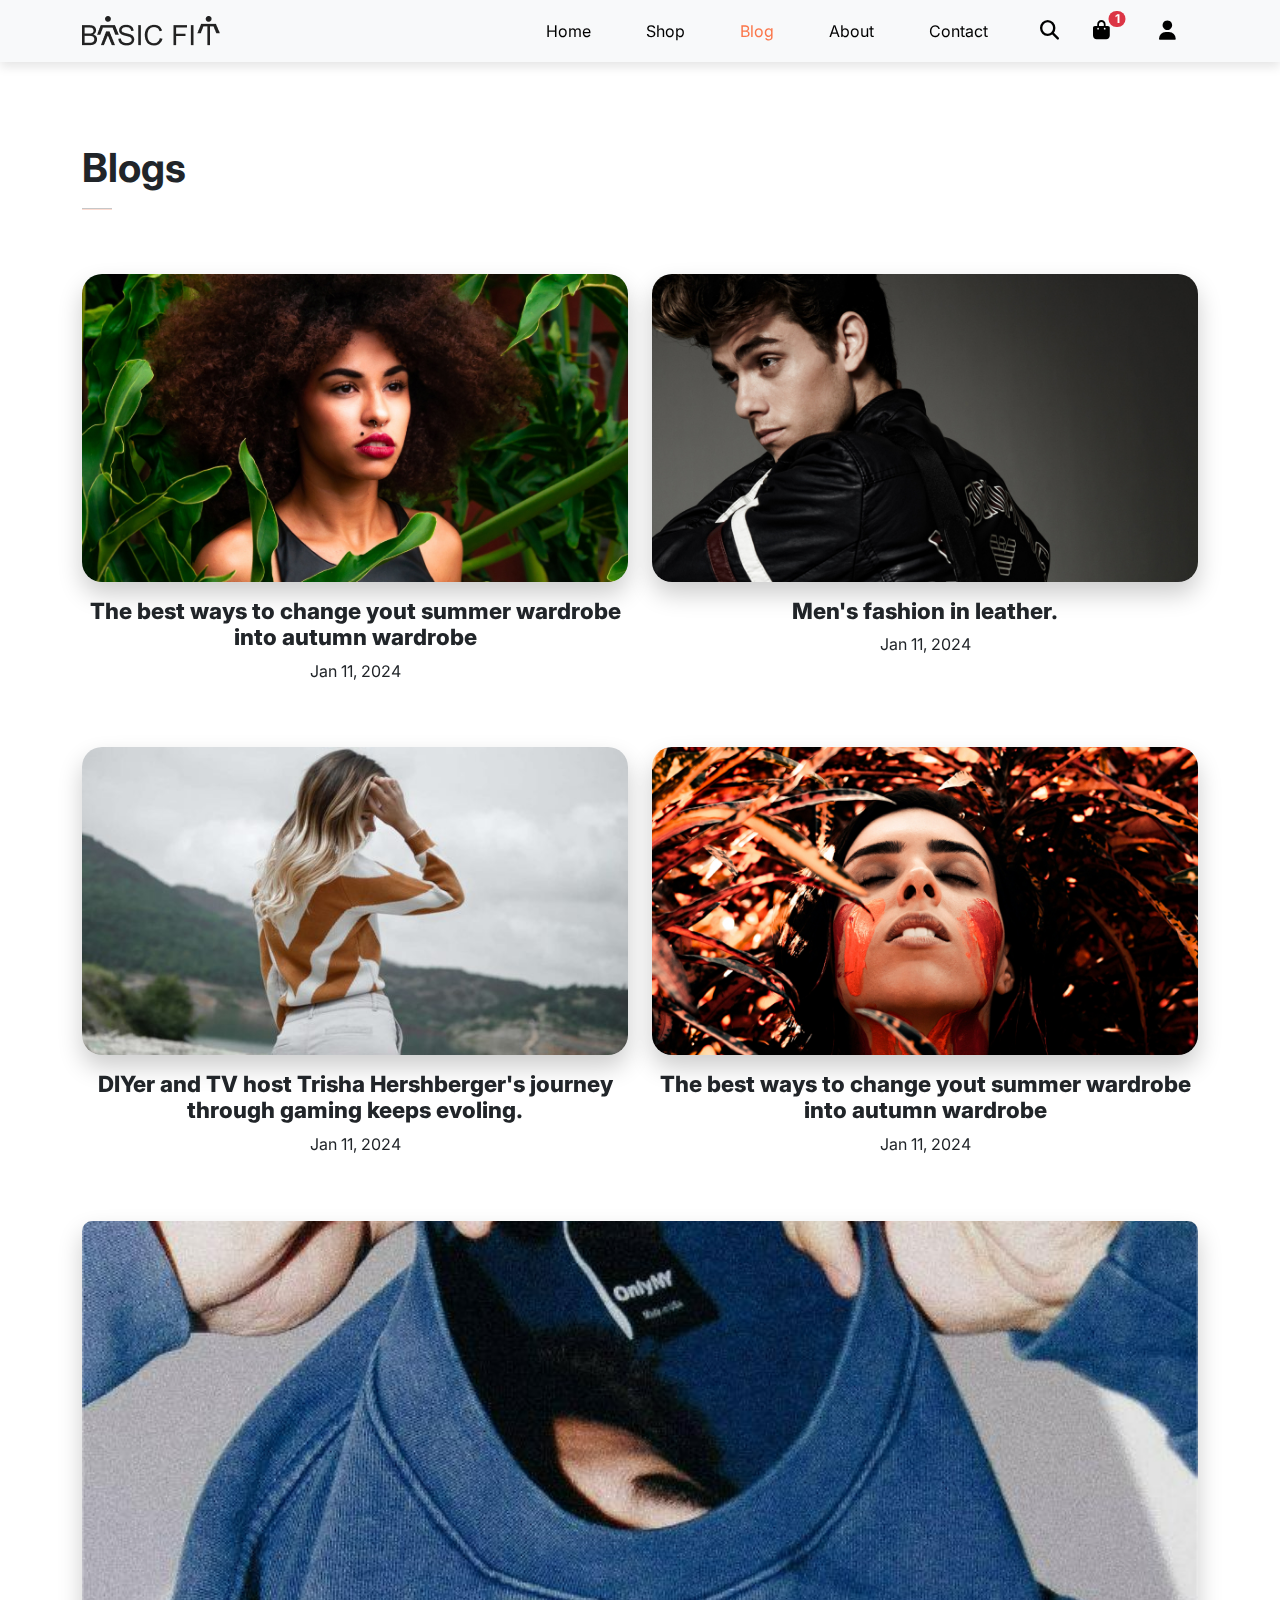
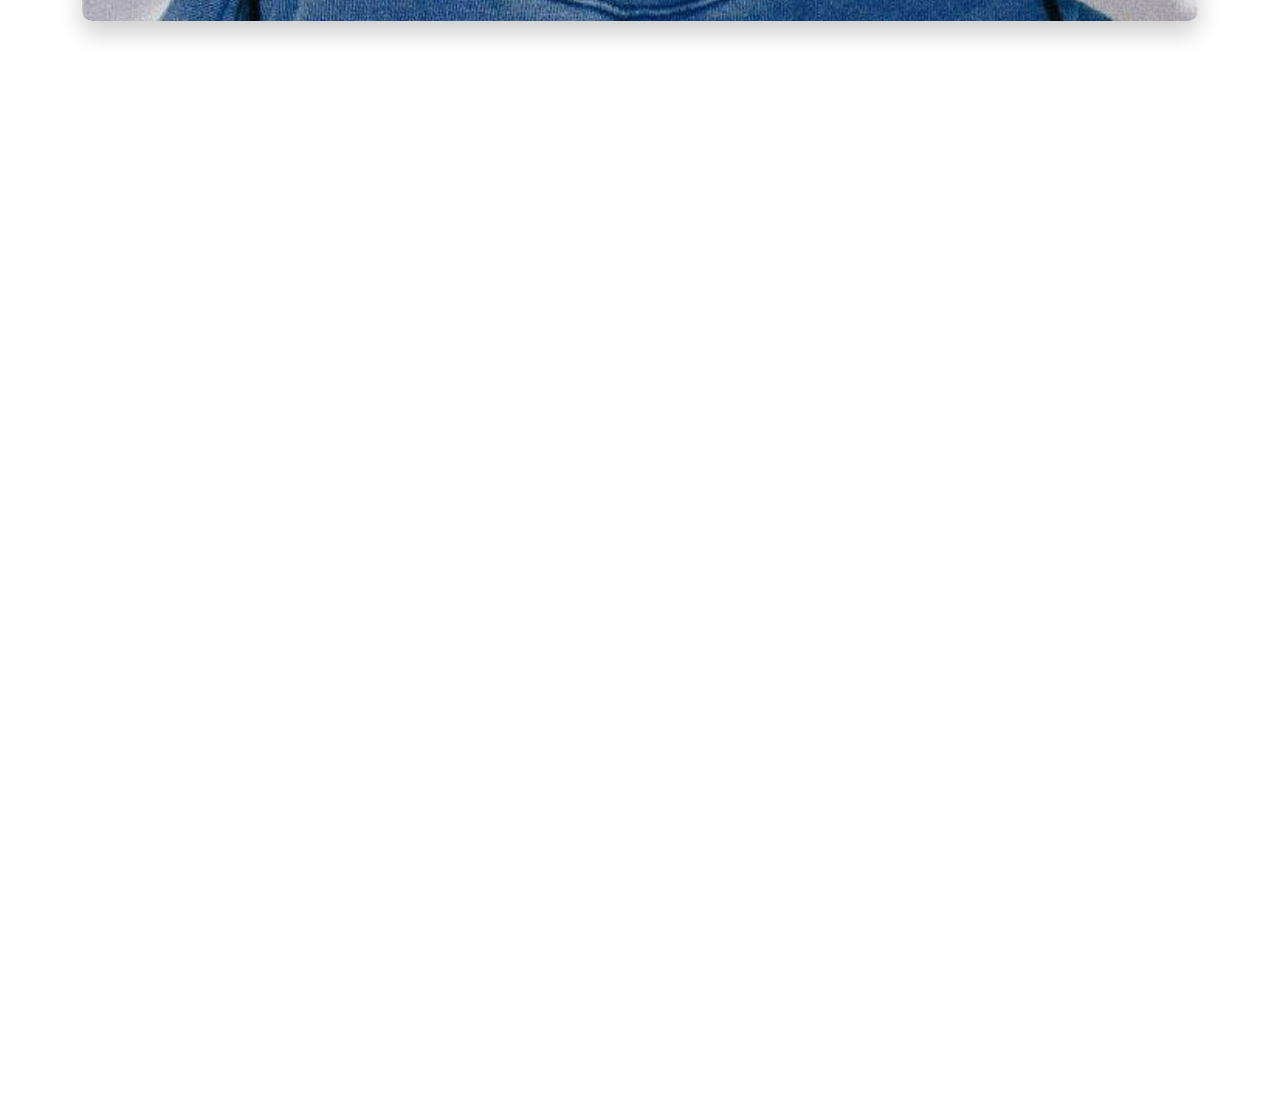
==== Wed-master/blog.html @ 426c99d0 "18/11" ====
<!DOCTYPE html>
<html lang="en">
<head>
    <meta charset="UTF-8">
    <meta name="viewport" content="width=device-width, initial-scale=1.0">
    <title>Blog</title>

    <link href="https://cdn.jsdelivr.net/npm/bootstrap@5.3.3/dist/css/bootstrap.min.css" rel="stylesheet"
        integrity="sha384-QWTKZyjpPEjISv5WaRU9OFeRpok6YctnYmDr5pNlyT2bRjXh0JMhjY6hW+ALEwIH" crossorigin="anonymous">

    <link rel="stylesheet" href="https://cdnjs.cloudflare.com/ajax/libs/font-awesome/6.5.0/css/all.min.css"
        integrity="sha512-..." crossorigin="anonymous" referrerpolicy="no-referrer" />

        <link href="https://unpkg.com/aos@2.3.1/dist/aos.css" rel="stylesheet">
    <link rel="stylesheet" href="style.css">
</head>
<body>
    <nav class="navbar navbar-expand-lg navbar-light bg-body-tertiary py-3 fixed-top">
        <div class="container">
            <img src="./img/logo1.png" alt="Logo">
            <button class="navbar-toggler" type="button" data-bs-toggle="collapse" data-bs-target="#navbarNav"
                aria-controls="navbarNav" aria-expanded="false" aria-label="Toggle navigation">
                <span><i id="bar" class="fa-solid fa-bars"></i></span>
            </button>
            <div class="collapse navbar-collapse justify-content-end" id="navbarNav">
                <ul class="navbar-nav">
                    <li class="nav-item">
                        <a class="nav-link" href="index.html">Home</a>
                    </li>
                    <li class="nav-item">
                        <a class="nav-link" href="shop.html">Shop</a>
                    </li>
                    <li class="nav-item">
                        <a class="nav-link active" href="#">Blog</a>
                    </li>
                    <li class="nav-item">
                        <a class="nav-link" href="about.html">About</a>
                    </li>
                    <li class="nav-item">
                        <a class="nav-link" href="contact.html">Contact</a>
                    </li>
                    <li class="nav-item position-relative">
                        <span class="search-icon">
                            <input type="text" class="search-input" placeholder="Search">
                            <i class="fa-solid fa-magnifying-glass"></i>
                        </span>
                        <a href="cart.html"><i class="fa-solid fa-shopping-bag"></i><sup class="cart-count position-absolute top-0 start-100 translate-middle badge rounded-pill bg-danger">
                            1
                        </sup></a>
                        <div class="dropdown">
                            <a class="nav-link-2" href="#" id="navbarDropdown" role="button">
                                <i class="fa-solid fa-user"></i>
                            </a>
                            <ul class="dropdown-menu" aria-labelledby="navbarDropdown">
                                <li><a class="dropdown-item" href="#">Tài khoản của tôi</a></li>
                                <li><a class="dropdown-item" href="#">Đơn mua</a></li>
                                <li><a class="dropdown-item" href="#">Đăng xuất</a></li>
                            </ul>
                        </div>
                    </li>
                </ul>
            </div>
        </div>
    </nav>

    <section id="blog-home" class="pt-5 mt-5 container">
        <h1 class="font-weight-bold pt-5">Blogs</h1>
        <hr>
    </section>

    <section id="blog-container" class="container pt-5">
        <div class="row">
            <div class="post col-lg-6 col-md-6 col-12 pb-5" data-aos="flip-left"
            data-aos-easing="ease-out-cubic"
            data-aos-duration="1000" >
                <div class="post-img">
                    <img class="img-fluid w-100" src="./img/blog/1.jpg" alt="">
                </div>
                <h3 class="text-center font-weight-bold pt-3">The best ways to change yout summer wardrobe into autumn wardrobe</h3>
                <p class="text-center">Jan 11, 2024</p>
            </div>
            <div class="post col-lg-6 col-md-6 col-12 pb-5" data-aos="flip-left"
            data-aos-easing="ease-out-cubic"
            data-aos-duration="1000">
                <div class="post-img">
                    <img class="img-fluid w-100" src="./img/blog/2.jpg" alt="">
                </div>
                <h3 class="text-center font-weight-bold pt-3 ">Men's fashion in leather.</h3>
                <p class="text-center">Jan 11, 2024</p>
            </div>
            <div class="post col-lg-6 col-md-6 col-12 pb-5" data-aos="flip-left"
            data-aos-easing="ease-out-cubic"
            data-aos-duration="1000">
                <div class="post-img">
                    <img class="img-fluid w-100" src="./img/blog/3.jpg" alt="">
                </div>
                <h3 class="text-center font-weight-bold pt-3">DIYer and TV host Trisha Hershberger's journey through gaming keeps evoling.</h3>
                <p class="text-center">Jan 11, 2024</p>
            </div>
            <div class="post col-lg-6 col-md-6 col-12 pb-5" data-aos="flip-left"
            data-aos-easing="ease-out-cubic"
            data-aos-duration="1000">
                <div class="post-img">
                    <img class="img-fluid w-100" src="./img/blog/4.jpg" alt="">
                </div>
                <h3 class="text-center font-weight-bold pt-3">The best ways to change yout summer wardrobe into autumn wardrobe</h3>
                <p class="text-center">Jan 11, 2024</p>
            </div>
            <div class="col-lg-12 col-md-12 col-12 pb-5">
                <div class="post-img">
                    <img class="img-fluid w-100" src="./img/blog/banner.png" alt="" style="height: 400px; object-fit: cover; border-radius: 10px; box-shadow: 0 12px 24px rgba(0, 0, 0, 0.2);">
                </div>
            </div>
            <div class="post col-lg-4 col-md-6 col-12 pb-5" data-aos="flip-left"
            data-aos-easing="ease-out-cubic"
            data-aos-duration="2000">
                <div class="post-img">
                    <img class="img-fluid w-100" src="./img/blog/1.webp" alt="">
                </div>
                <h4 class="text-center font-weight-bold pt-3">The best ways to change yout summer wardrobe into autumn wardrobe</h4>
            </div>
            <div class="post col-lg-4 col-md-6 col-12 pb-5" data-aos="flip-left"
            data-aos-easing="ease-out-cubic"
            data-aos-duration="2000">
                <div class="post-img">
                    <img class="img-fluid w-100" src="./img/blog/2.webp" alt="">
                </div>
                <h4 class="text-center font-weight-bold pt-3">The best ways to change yout summer wardrobe into autumn wardrobe</h4>
            </div>
            <div class="post col-lg-4 col-md-6 col-12 pb-5" data-aos="flip-left"
            data-aos-easing="ease-out-cubic"
            data-aos-duration="2000">
                <div class="post-img">
                    <img class="img-fluid w-100" src="./img/blog/3.webp" alt="">
                </div>
                <h4 class="text-center font-weight-bold pt-3">The best ways to change yout summer wardrobe into autumn wardrobe</h4>
            </div>
        </div>
    </section>

    <footer class="mt-5 py-5" data-aos="fade-up"
    data-aos-anchor-placement="top-center">
        <div class="row container mx-auto pt-5">
            <div class="footer-one col-lg-3 col-md-6 col-12">
                <img src="./img/logo2.png" alt="">
                <p class="pt-3">Fringilla urna porttior rhoncus dolor purus luctus venenatis lectus magna fringilla diam
                </p>
            </div>
            <div class="footer-one col-lg-3 col-md-6 col-12">
                <h5 class="pb-2">Featured</h5>
                <ul class="text-uppercase list-unstyled list">
                    <li><a href="#">Men</a></li>
                    <li><a href="#">Women</a></li>
                    <li><a href="#">Boys</a></li>
                    <li><a href="#">Girls</a></li>
                    <li><a href="#">New Arrivals</a></li>
                    <li><a href="#">Shoes</a></li>
                    <li><a href="#">Clothes</a></li>
                </ul>
            </div>
            <div class="footer-one col-lg-3 col-md-6 col-12 mb-3">
                <h5 class="pb-2">Contact Us</h5>
                <div class="contact d-flex">
                    <span><i class="fa-solid fa-location-dot"></i></span>
                    <span class="ps-2">123, Main Street, Your City</span>
                </div>
                <div class="contact d-flex">
                    <span><i class="fa-solid fa-phone"></i></span>
                    <span class="ps-2">(123) 456-7890</span>
                </div>
                <div class="contact d-flex">
                    <span><i class="fa-solid fa-envelope"></i></span>
                    <span class="ps-2">l7jxS@example.com</span>
                </div>
            </div>

            <div class="footer-one col-lg-3 col-md-6 col-12">
                <h5 class="pb-2">Instagram</h5>
                <div class="row">
                    <img class="img-fluid w-25 h-100 m-2" src="./img/insta/1.jpg" alt="">
                    <img class="img-fluid w-25 h-100 m-2" src="./img/insta/2.jpg" alt="">
                    <img class="img-fluid w-25 h-100 m-2" src="./img/insta/3.jpg" alt="">
                    <img class="img-fluid w-25 h-100 m-2" src="./img/insta/4.jpg" alt="">
                    <img class="img-fluid w-25 h-100 m-2" src="./img/insta/5.jpg" alt="">
                    <img class="img-fluid w-25 h-100 m-2" src="./img/insta/6.jpg" alt="">
                </div>
            </div>
            <div class="copyright mt-5">
                <div class="row container mx-auto">
                    <div class="col-lg-3 col-md-6 col-12">
                        <img src="./img/payment.png" alt="">
                    </div>
                    <div class="col-lg-4 col-md-6 col-12 text-nowrap">
                        <p>Copyright ©2023 All Rights Reserved</p>
                    </div>
                    <div class="col-lg-3 col-md-6 col-12">
                        <a href="#"><i class="fa-brands fa-facebook"></i></a>
                        <a href="#"><i class="fa-brands fa-instagram"></i></a>
                        <a href="#"><i class="fa-brands fa-twitter"></i></a>
                    </div>
                </div>
            </div>
        </div>
    </footer>
    <script src="https://unpkg.com/aos@2.3.1/dist/aos.js"></script>
    <script>
        AOS.init();
    </script>


    <script src="https://cdn.jsdelivr.net/npm/@popperjs/core@2.11.8/dist/umd/popper.min.js"
        integrity="sha384-I7E8VVD/ismYTF4hNIPjVp/Zjvgyol6VFvRkX/vR+Vc4jQkC+hVqc2pM8ODewa9r"
        crossorigin="anonymous"></script>
    <script src="https://cdn.jsdelivr.net/npm/bootstrap@5.3.3/dist/js/bootstrap.min.js"
        integrity="sha384-0pUGZvbkm6XF6gxjEnlmuGrJXVbNuzT9qBBavbLwCsOGabYfZo0T0to5eqruptLy"
        crossorigin="anonymous"></script>
</body>
</html>
---- Wed-master/style.css ----
@import url('https://fonts.googleapis.com/css2?family=Inter:ital,opsz,wght@0,14..32,100..900;1,14..32,100..900&display=swap');

* {
  margin: 0;
  padding: 0;
  box-sizing: border-box;
}

body {
  font-family: 'Inter', sans-serif;
}

h1 {
  font-size: 2.5rem;
  font-weight: 700;
}

h2 {
  font-size: 1.8rem;
  font-weight: 600;
}

h3 {
  font-size: 1.4rem;
  font-weight: 800;
}

h4 {
  font-size: 1.1rem;
  font-weight: 600;
}

h5 {
  font-size: 1rem;
  font-weight: 400;
  color: #1B1A17;
}

h6 {
  color: #F0E3CA;
}

button {
  font-size: 0.8rem;
  font-weight: 700;
  outline: none;
  border: none;
  background-color: #1B1A17;
  color: #F0E3CA;
  padding: 13px 30px;
  text-transform: uppercase;
  cursor: pointer;
  border-radius: 15px;
  transition: 0.3s ease;
}

button:hover {
    transform: translateY(-5px); /* Nâng button lên 5px khi hover */
    box-shadow: 0 8px 15px rgba(0, 0, 0, 0.2); /* Bóng đổ khi hover */
}

hr {
  width: 30px;
  height: 2px;
  background-color: #fb774b;
}


.star i{
    font-size: 0.8rem;
    color: gold;
}

.navbar {
    font-size: 16px;
    top: 0;
    left: 0;
    box-shadow: 0 5px 10px rgba(0, 0, 0, 0.1);
}
.navbar-light .navbar-nav .nav-link,
.nav-item i{
    padding: 0 20px;
    color: black;
    transition: 0.3s ease;
}

.navbar-light .navbar-nav .nav-link:hover,
.navbar i:hover,
.navbar-light .navbar-nav .nav-link.active,
.navbar i.active{
    color: #fb774b;
}

.navbar i{
    font-size: 1.2rem;
    padding: 0 7px;
    cursor: pointer;
    transition: 0.3s ease;
}

.nav-item {
    display: flex; /* Sắp xếp các phần tử thành hàng ngang */
    gap: 10px; /* Tạo khoảng cách giữa các phần tử */
    align-items: center; /* Căn giữa theo chiều dọc */
    position: relative; /* Để dropdown menu căn chỉnh tương đối với nav-item */
}

.cart-count {
    font-size: 12px; /* Kích thước chữ của số mũ */
    padding: 2px 6px; /* Khoảng cách bên trong của số mũ */
    color: white; /* Màu chữ */
    background-color: red; /* Màu nền đỏ */
    border-radius: 50%; /* Làm cho số mũ tròn */
    position: absolute;
    top: 0;
    transform: translate(50%, -50%); /* Để số mũ nằm chính xác ở góc */
    z-index: 10; /* Đảm bảo số mũ hiển thị trên cùng */
}

a {
    display: inline-block; /* Đảm bảo giỏ hàng và số mũ là một phần tử nằm ngang */
    position: relative;
    margin-right: 15px; /* Khoảng cách giữa giỏ hàng và biểu tượng người dùng */
}

i {
    margin-left: 10px; /* Khoảng cách giữa các biểu tượng */
}

/* Ẩn menu mặc định */
.dropdown-menu {
    position: absolute; /* Hiển thị menu dưới biểu tượng user */
    top: 25px; /* Căn khoảng cách từ icon xuống menu */
    left: 50%; /* Đặt menu ở giữa icon */
    transform: translateX(-50%); /* Căn chỉnh giữa trung tâm icon */
    min-width: 150px; /* Chiều rộng tối thiểu */
    background-color: white; /* Màu nền menu */
    border-radius: 5px; /* Bo góc menu */
    box-shadow: 0 4px 6px rgba(0, 0, 0, 0.1); /* Hiệu ứng đổ bóng */
    display: none; /* Ẩn menu mặc định */
    z-index: 999; /* Đặt menu lên trên các phần tử khác */
    padding: 0;
    margin: 0;
}

.dropdown-menu .dropdown-item {
    position: relative;
    padding: 10px 15px;
}


/* Hiển thị menu khi di chuột vào biểu tượng người dùng */
.nav-item .dropdown:hover .dropdown-menu {
    display: block; /* Khi hover vào dropdown, menu sẽ hiển thị */
}

/* Tùy chỉnh cho các item trong menu */
.dropdown-menu li {
    border-bottom: 1px solid #eee;
}

.dropdown-menu li a {
    color: #333;
    text-decoration: none;
    display: block;
}

.dropdown-menu li a:hover {
    background-color: #fb774b;
    color: #fff;
}


.search-icon {
    display: inline-flex; /* Sắp xếp các phần tử con theo chiều ngang */
    align-items: center; /* Căn giữa các phần tử theo chiều dọc */
    cursor: pointer; /* Thêm hiệu ứng con trỏ chuột khi di chuột vào */
}

.search-input {
    display: none; /* Ẩn thanh tìm kiếm mặc định */
    margin-left: 10px; /* Khoảng cách giữa biểu tượng và thanh tìm kiếm */
    padding: 5px;
    border: 1px solid #ccc;
    border-radius: 5px;
    width: 200px;
    transition: all 0.3s ease;
}

.search-icon:hover .search-input {
    display: block; /* Hiển thị thanh tìm kiếm khi di chuột vào biểu tượng */
}



#bar{
    font-size: 1.5rem;
    padding: 7px;
    cursor: pointer;
    transition: 0.3s ease;
    color: black;
}

#bar:hover,
#bar.active{

    color: #fff;
}

@media only screen and (max-width: 991px){
    body > nav > div > button:hover,
    body > nav > div > button:focus{
        background-color: #1d1d1d;
    }
    body > nav > div > button:hover #bar,
    body > nav > div > button:focus #bar{
        color: #fff;
    }

    #navbarNav > ul{
        margin: 1rem;
        justify-content: flex-end;
        align-items: flex-end;
        text-align: right;

    }

    #navbarNav > ul > li:nth-child(n) > a{
        padding: 10px 0 !important;
    }
}

/* end navbar */


#brand .img-brand:hover{
    transform: scale(1.05) translateZ(-5px); /* Phóng to 5% và nhô lên */
    box-shadow: 0 15px 30px rgba(0, 0, 0, 0.3);
    transition: transform 0.5s ease, box-shadow 0.5s ease;
}

#home{
    background-image: url(./img/image-1.png);
    width: 100%;
    height: 100vh;
    background-size: cover;
    background-position: bottom 50% center;
    display: flex;
    flex-direction: column;
    justify-content: center;
    align-items: flex-start;
}


#home span{
    color: #FF8303;
}

#new .one {
    position: relative;
}

#new h2{
    color: #1d1d1d;
}

#new .one img {
    display: block;
    width: 100%;
    height: 100%;
    object-fit: cover;
}

#new .one .details {
    position: absolute;
    width: 100%;
    height: 100%;
    top: 0;
    left: 0;
    transition: 0.3s ease;
}

#new .one:hover .details {    
    cursor: pointer;
    background-color: rgba(255, 255, 255, 0.527);
}


#new .one .text-uppercase{
    margin-top: 20px;
}

#new .one:hover .details button {
    display: inline-block;
    font-size: 14px;
    font-weight: 500;
    color: #2a2a2a;
    background: none;
    text-transform: uppercase;
    border-bottom: 1px solid #2a2a2a;
    padding: 2.5px;
    transform: translateY(70px);
    transition: 0.3s ease;
}

#new .one:hover .details button:hover {
    color: #fb774b;
    border-bottom: 1px solid #fff;
}


#new .one:nth-child(n) .details {
    display: flex;
    justify-content: center;
    flex-direction: column;
    align-items: center;
    text-align: center;
}

.product{
    cursor: pointer;
    margin-bottom: 2rem;
}

.product img{
    width: 300px;
    height: 300px;
    object-fit: cover;
    transition: 0.3s all;
}
.product .sale-badge{
        position: absolute;
        top: 10px;
        right: 10px;
        background-color: #ff4d4f; 
        color: #fff; 
        font-size: 14px; 
        font-weight: bold;
        padding: 5px 10px;
        border-radius: 80%; 
        z-index: 10;
}
.product:hover img,
.product:hover .sale{
    transform: translateY(-5px); /* Nâng button lên 5px khi hover */
    box-shadow: 0 12px 24px rgba(0, 0, 0, 0.2); /* Làm bóng đổ mạnh hơn khi hover */
}


.product .buy-btn{
    background: #fb774b;
    transform: translateY(20px);
    opacity: 0;
    padding: 6px 40px;
    transition: 0.3s all;
}

.product:hover .buy-btn{
    transform: translateY(0);
    opacity: 1;
}

#banner{
    background-image: url(./img/banner/2.jpg);
    width: 100%;
    height: 60vh;
    background-size: cover;
    background-position: top 70px center;
    background-repeat: no-repeat;
    background-attachment: fixed;
    display: flex;
    flex-direction: column;
    justify-content: center;
    align-items: flex-start;
    color: #F0E3CA;
}

footer {
    background-color: #222222;
}

footer h5 {
    color: #fff;  
    font-weight: 700;
    font-size: 1.2rem;
}

footer li {
    padding-bottom: 4px;
}

footer li a {
    font-size: 0.8rem;
    color: #999;
    text-decoration: none;
}

footer li a:hover {
    color: #fff;
}

footer p,
footer span {
    color: #999;
    font-size: 0.8rem;
}

footer .copyright a{
    color: #000;
    width: 38px;
    height: 38px;
    background-color: #fff;
    display: inline-flex;
    justify-content: center;
    align-items: center;
    border-radius: 50%;
    transition: 0.3s ease;
    text-decoration: none;
}

footer .copyright a:hover{
    color: #fff;
    background-color: #fb774b;
}



/* blog */

#blog-container .post .post-img{
    overflow: hidden;
    cursor: pointer;
    box-shadow: 0 12px 24px rgba(0, 0, 0, 0.2);
    border-radius: 20px;
}

#blog-container .post img{
    transition: 0.3s ease;
}

#blog-container .post:hover img{
    transform: scale(1.3) rotate(-10deg);
    
}


.card-header{
    background-color: #fb774b;
    color: #fff;
}

#page-header{
    background-image: url(./img/banner/1.jpg);
    width: 100%;
    height: 40vh;
    background-size: cover;
    display: flex;
    justify-content: center;
    text-align: center;
    flex-direction: column;
    padding: 14px;
    color: #fff;
}

#page-header div p{
    text-align: justify; /* Đảm bảo đoạn văn căn đều hai bên */
    max-width: 600px; /* Đặt giới hạn chiều rộng đoạn văn */
    margin: 0 auto; /* Căn giữa đoạn văn trong container */
    line-height: 1.6; /* Tăng khoảng cách giữa các dòng để dễ đọc hơn */
}


#about-head{
    display: flex;
    align-items: center;
}

#about-head img{
   height: 500px;
   width: 100%;
   object-fit: cover;
}

#about-head div{
    padding-left: 40px;
}

#about-app{
    text-align: center;
}

#about-app .video{
    width: 100%;
    height: 100%;
    margin: 10px auto 0 auto;
}

#about-app .video video{
    width: 100%;
    height: 100%;
    border-radius: 12px;
}

@media (max-width: 768px) {
    #page-header {
        height: auto; /* Để chiều cao tự động thích ứng */
        padding: 20px; /* Tăng khoảng cách padding */
    }

    #about-head {
        display: flex;
        flex-direction: column; /* Chuyển từ ngang sang dọc */
        align-items: center; /* Căn các phần tử sang trái */
        gap: 20px; /* Tạo khoảng cách giữa các phần tử */
    }

    #about-head img {
        max-width: 100%; /* Ảnh chiếm toàn bộ chiều rộng */
        height: auto; 
        object-fit: cover; /* Đảm bảo tỉ lệ ảnh */
    }

    #home{
        padding-top: 100px;
        width: 100%;
        height: auto;
        background-size: cover;
        background-position: top 60px center;
        display: flex;
        flex-direction: column;
        justify-content: center;
        align-items: center;
    }

    .nav-item {
        flex-direction: column; /* Biểu tượng xếp thành cột */
        align-items: flex-start; /* Căn các icon về bên trái */
    }

    .nav-item .dropdown-menu {
        left: auto; /* Căn chỉnh lại menu */
        right: 0; /* Đặt menu xuất hiện từ bên phải */
        transform: none; /* Loại bỏ hiệu ứng dịch chuyển */
    }
    

}


#contact .contact-us{
    background-image: url(./img/banner/b2.jpg);
    color: #fff;
}

#contact .contact-info div li{ 
    display: flex; /* Hiển thị nội dung theo hàng ngang */
    align-items: center; /* Căn giữa theo chiều dọc */
    margin-bottom: 10px; /* Khoảng cách giữa các dòng */
    font-size: 16px; /* Kích thước chữ */
    color: #444; /* Màu chữ */
    list-style: none; /* Xóa dấu đầu dòng */
}

#contact .map{
    width: 100%;
    height: 400px;
    margin: 30px 0;
}
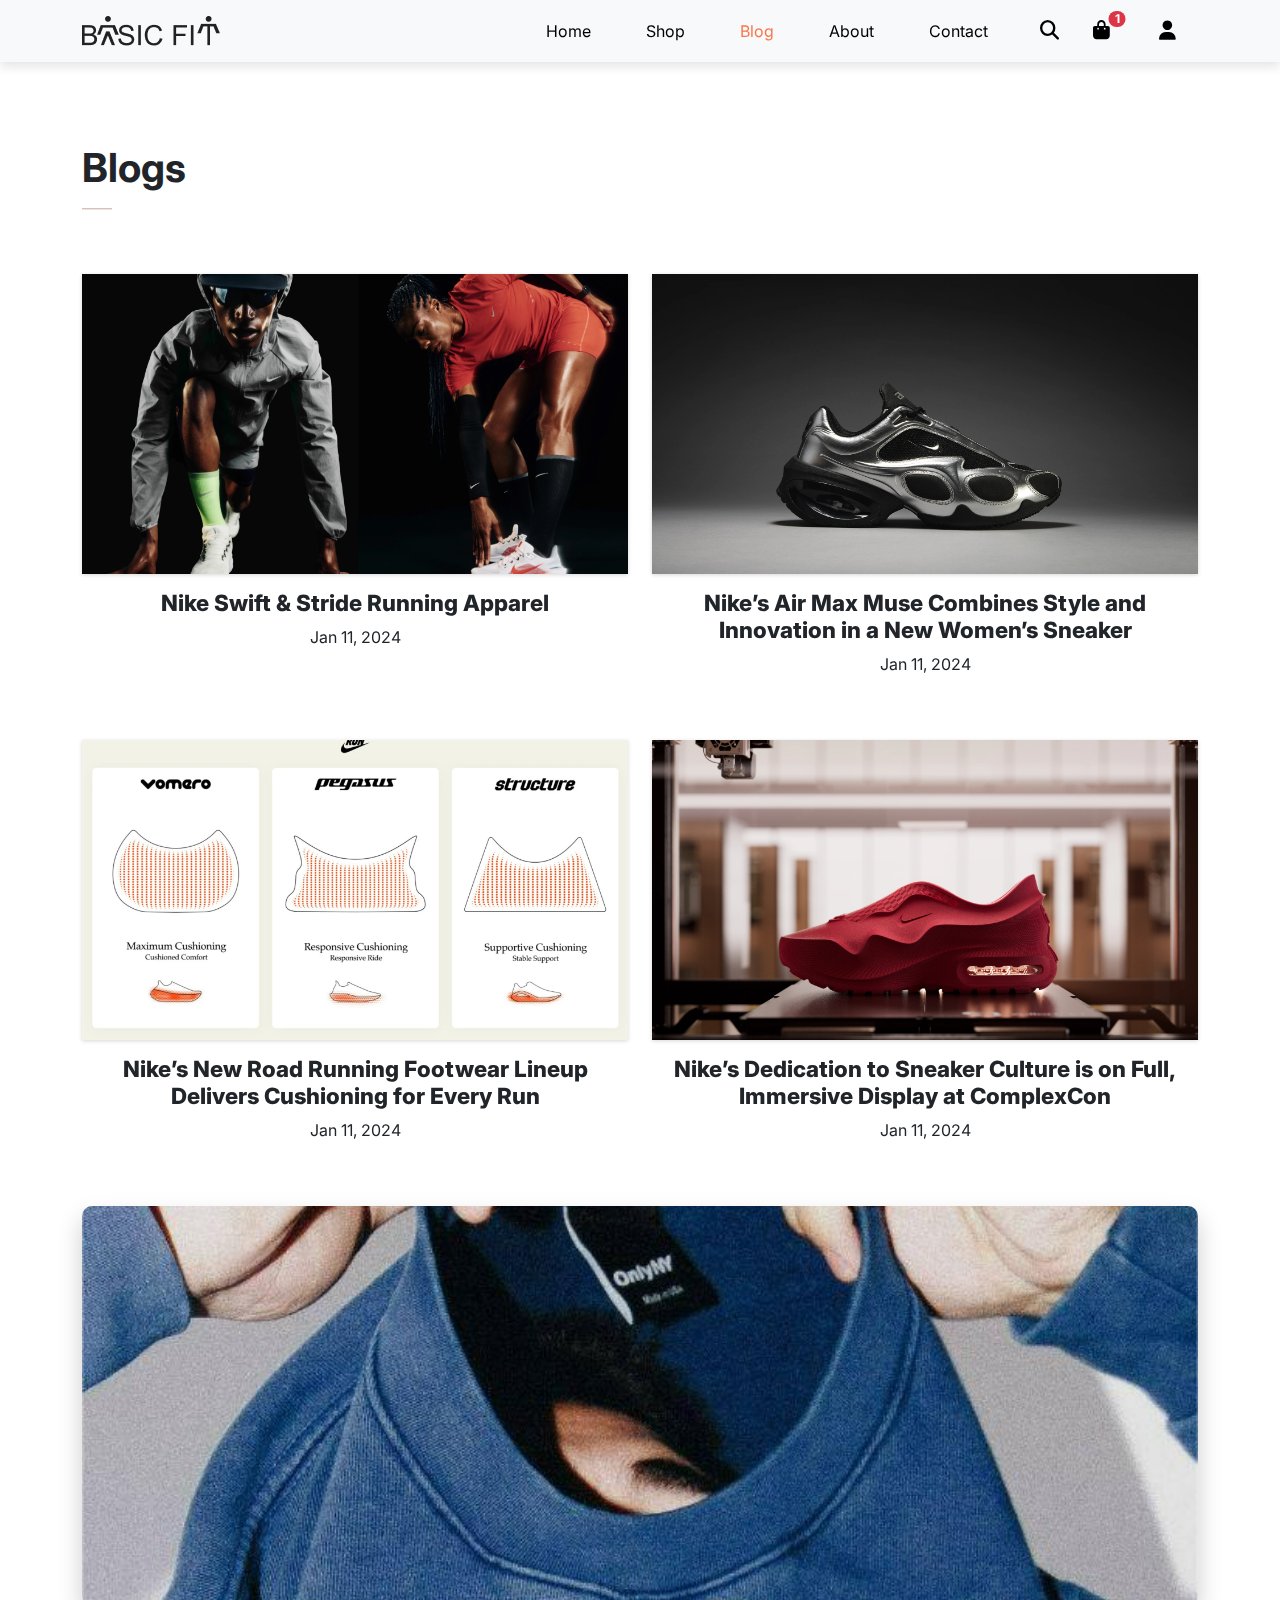
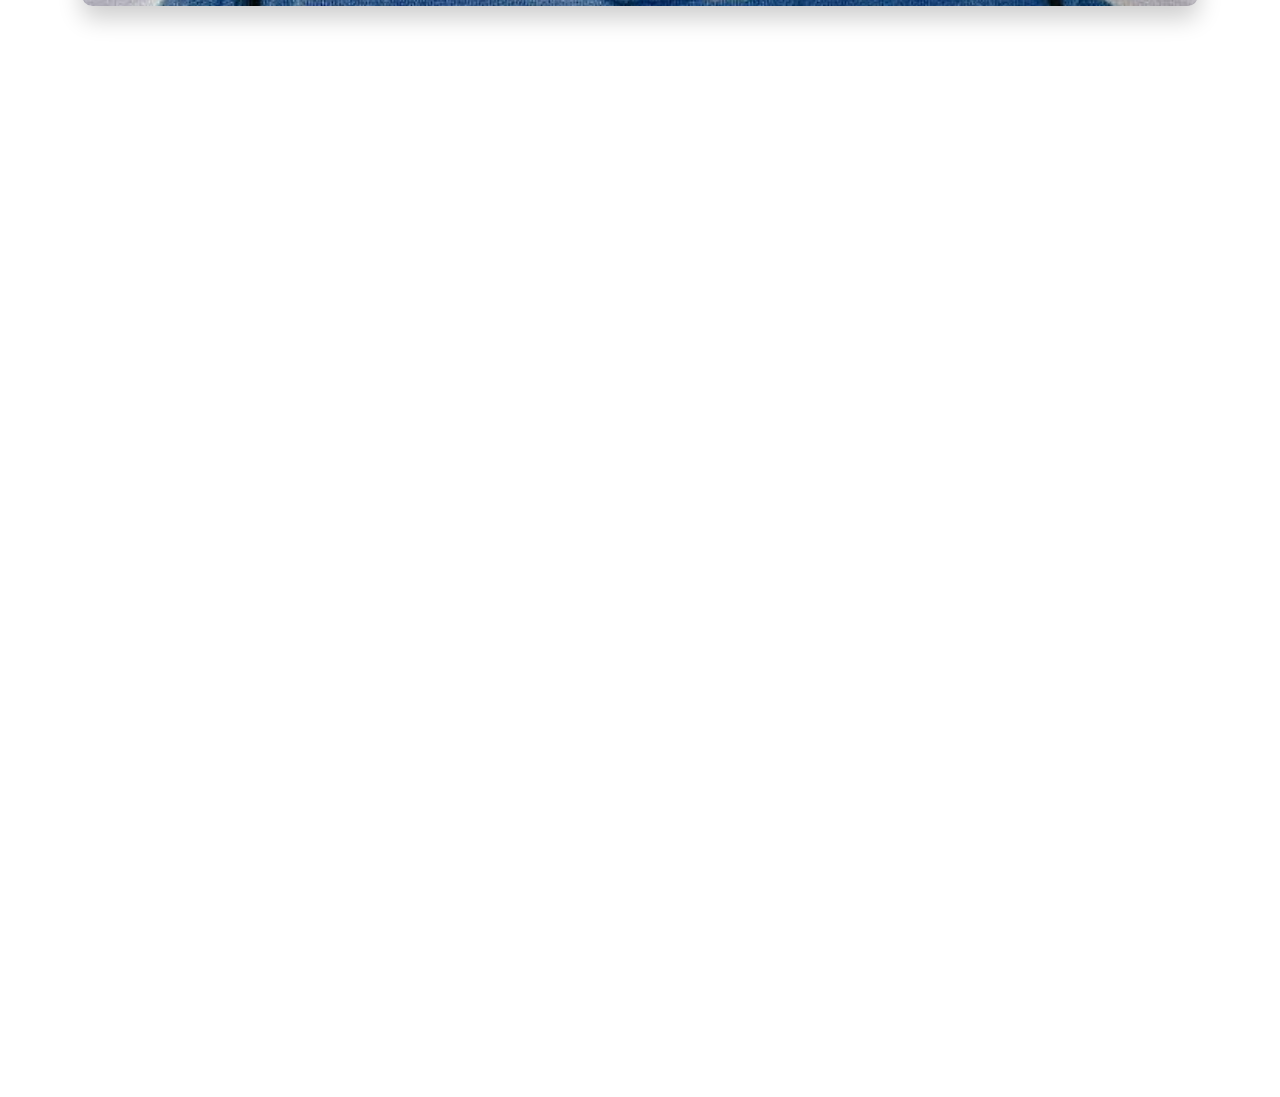
==== commit 732c2f8a: "23/11" ====
--- a/Wed-master/blog.html
+++ b/Wed-master/blog.html
@@ -70,40 +70,41 @@
 
     <section id="blog-container" class="container pt-5">
         <div class="row">
+            <div onclick="window.location.href='blogPost.html';" class="post col-lg-6 col-md-6 col-12 pb-5" data-aos="flip-left"
+            data-aos-easing="ease-out-cubic"
+            data-aos-duration="1000" >
+            
+                <div class="post-img">
+                    <img class="img-fluid w-100" src="./img/blog-post/1.webp" alt="">
+                </div>
+                <h3 class="text-center font-weight-bold pt-3">Nike Swift & Stride Running Apparel</h3>
+                <p class="text-center">Jan 11, 2024</p>
+            </div>
             <div class="post col-lg-6 col-md-6 col-12 pb-5" data-aos="flip-left"
             data-aos-easing="ease-out-cubic"
-            data-aos-duration="1000" >
-                <div class="post-img">
-                    <img class="img-fluid w-100" src="./img/blog/1.jpg" alt="">
-                </div>
-                <h3 class="text-center font-weight-bold pt-3">The best ways to change yout summer wardrobe into autumn wardrobe</h3>
+            data-aos-duration="1000">
+                <div class="post-img">
+                    <img class="img-fluid w-100" src="./img/blog-post/2.webp" alt="">
+                </div>
+                <h3 class="text-center font-weight-bold pt-3 ">Nike’s Air Max Muse Combines Style and Innovation in a New Women’s Sneaker</h3>
                 <p class="text-center">Jan 11, 2024</p>
             </div>
             <div class="post col-lg-6 col-md-6 col-12 pb-5" data-aos="flip-left"
             data-aos-easing="ease-out-cubic"
             data-aos-duration="1000">
                 <div class="post-img">
-                    <img class="img-fluid w-100" src="./img/blog/2.jpg" alt="">
-                </div>
-                <h3 class="text-center font-weight-bold pt-3 ">Men's fashion in leather.</h3>
+                    <img class="img-fluid w-100" src="./img/blog-post/3.webp" alt="">
+                </div>
+                <h3 class="text-center font-weight-bold pt-3">Nike’s New Road Running Footwear Lineup Delivers Cushioning for Every Run</h3>
                 <p class="text-center">Jan 11, 2024</p>
             </div>
             <div class="post col-lg-6 col-md-6 col-12 pb-5" data-aos="flip-left"
             data-aos-easing="ease-out-cubic"
             data-aos-duration="1000">
                 <div class="post-img">
-                    <img class="img-fluid w-100" src="./img/blog/3.jpg" alt="">
-                </div>
-                <h3 class="text-center font-weight-bold pt-3">DIYer and TV host Trisha Hershberger's journey through gaming keeps evoling.</h3>
-                <p class="text-center">Jan 11, 2024</p>
-            </div>
-            <div class="post col-lg-6 col-md-6 col-12 pb-5" data-aos="flip-left"
-            data-aos-easing="ease-out-cubic"
-            data-aos-duration="1000">
-                <div class="post-img">
-                    <img class="img-fluid w-100" src="./img/blog/4.jpg" alt="">
-                </div>
-                <h3 class="text-center font-weight-bold pt-3">The best ways to change yout summer wardrobe into autumn wardrobe</h3>
+                    <img class="img-fluid w-100" src="./img/blog-post/4.webp" alt="">
+                </div>
+                <h3 class="text-center font-weight-bold pt-3">Nike’s Dedication to Sneaker Culture is on Full, Immersive Display at ComplexCon</h3>
                 <p class="text-center">Jan 11, 2024</p>
             </div>
             <div class="col-lg-12 col-md-12 col-12 pb-5">
--- a/Wed-master/style.css
+++ b/Wed-master/style.css
@@ -261,7 +261,7 @@
 }
 
 #new h2{
-    color: #1d1d1d;
+    color: #EEEEEE;
 }
 
 #new .one img {
@@ -284,7 +284,9 @@
     cursor: pointer;
     background-color: rgba(255, 255, 255, 0.527);
 }
-
+#new .one:hover .details h2 {
+    color: #373A40;
+    }
 
 #new .one .text-uppercase{
     margin-top: 20px;
@@ -293,12 +295,11 @@
 #new .one:hover .details button {
     display: inline-block;
     font-size: 14px;
-    font-weight: 500;
+    font-weight: 700;
     color: #2a2a2a;
     background: none;
     text-transform: uppercase;
     border-bottom: 1px solid #2a2a2a;
-    padding: 2.5px;
     transform: translateY(70px);
     transition: 0.3s ease;
 }
@@ -323,8 +324,7 @@
 }
 
 .product img{
-    width: 300px;
-    height: 300px;
+   
     object-fit: cover;
     transition: 0.3s all;
 }
@@ -340,10 +340,13 @@
         border-radius: 80%; 
         z-index: 10;
 }
-.product:hover img,
-.product:hover .sale{
+.product:hover img
+ {
     transform: translateY(-5px); /* Nâng button lên 5px khi hover */
     box-shadow: 0 12px 24px rgba(0, 0, 0, 0.2); /* Làm bóng đổ mạnh hơn khi hover */
+}
+.product:hover .sale-badge{
+    transform: translateY(-5px);
 }
 
 
@@ -426,13 +429,25 @@
 
 
 /* blog */
+#blog-container a{
+    text-decoration: none;
+    color: #000;
+}
 
 #blog-container .post .post-img{
     overflow: hidden;
     cursor: pointer;
-    box-shadow: 0 12px 24px rgba(0, 0, 0, 0.2);
-    border-radius: 20px;
-}
+    height: 300px;
+    object-fit: fill;
+    box-shadow: rgba(0, 0, 0, 0.16) 0px 1px 4px;
+
+}
+#blog-container  .post-img img{
+    width: 100%;
+    height: 100%;
+    object-fit: cover;
+    transition: 0.3s ease
+    }
 
 #blog-container .post img{
     transition: 0.3s ease;
@@ -565,4 +580,57 @@
     width: 100%;
     height: 400px;
     margin: 30px 0;
+}
+
+/* blogPost */
+.blog-post-header{
+    background-color: #111111;
+    height: 40vh;
+}
+.blog-content h2{
+    font-size: 24px;
+    font-weight: 600;
+    margin: 30px 0 10px 0;
+    color: #222;
+}
+
+.blog-content li{
+    margin-bottom: 10px;
+    font-size: 16px;
+}
+.blog-content p{
+    font-size: 24px;
+    margin: 30px 0 10px 0;
+    color: #222;
+}
+.more_blog h2{
+    font-size: 20px;
+    font-weight: 400;
+    margin: 30px 0 10px 0;
+    color: #111111;
+}
+.more_blog p{
+    font-size: 16px;
+}
+.more_blog .card-title{
+    color: inherit;
+    font-size: 20px;
+    font-weight: 600;
+ }
+ 
+.more_blog .card-body{
+    cursor: pointer;
+    padding: 10px 0px;
+}
+.more_blog .card-img-top{
+    border-radius: 0px;
+}
+.more_blog .card{
+    border-radius: 0px;
+    border: none;
+    margin: 10px 0;
+}
+.more_blog .card:hover{
+    color: darkgray;
+    background-color: #f7f7f7;
 }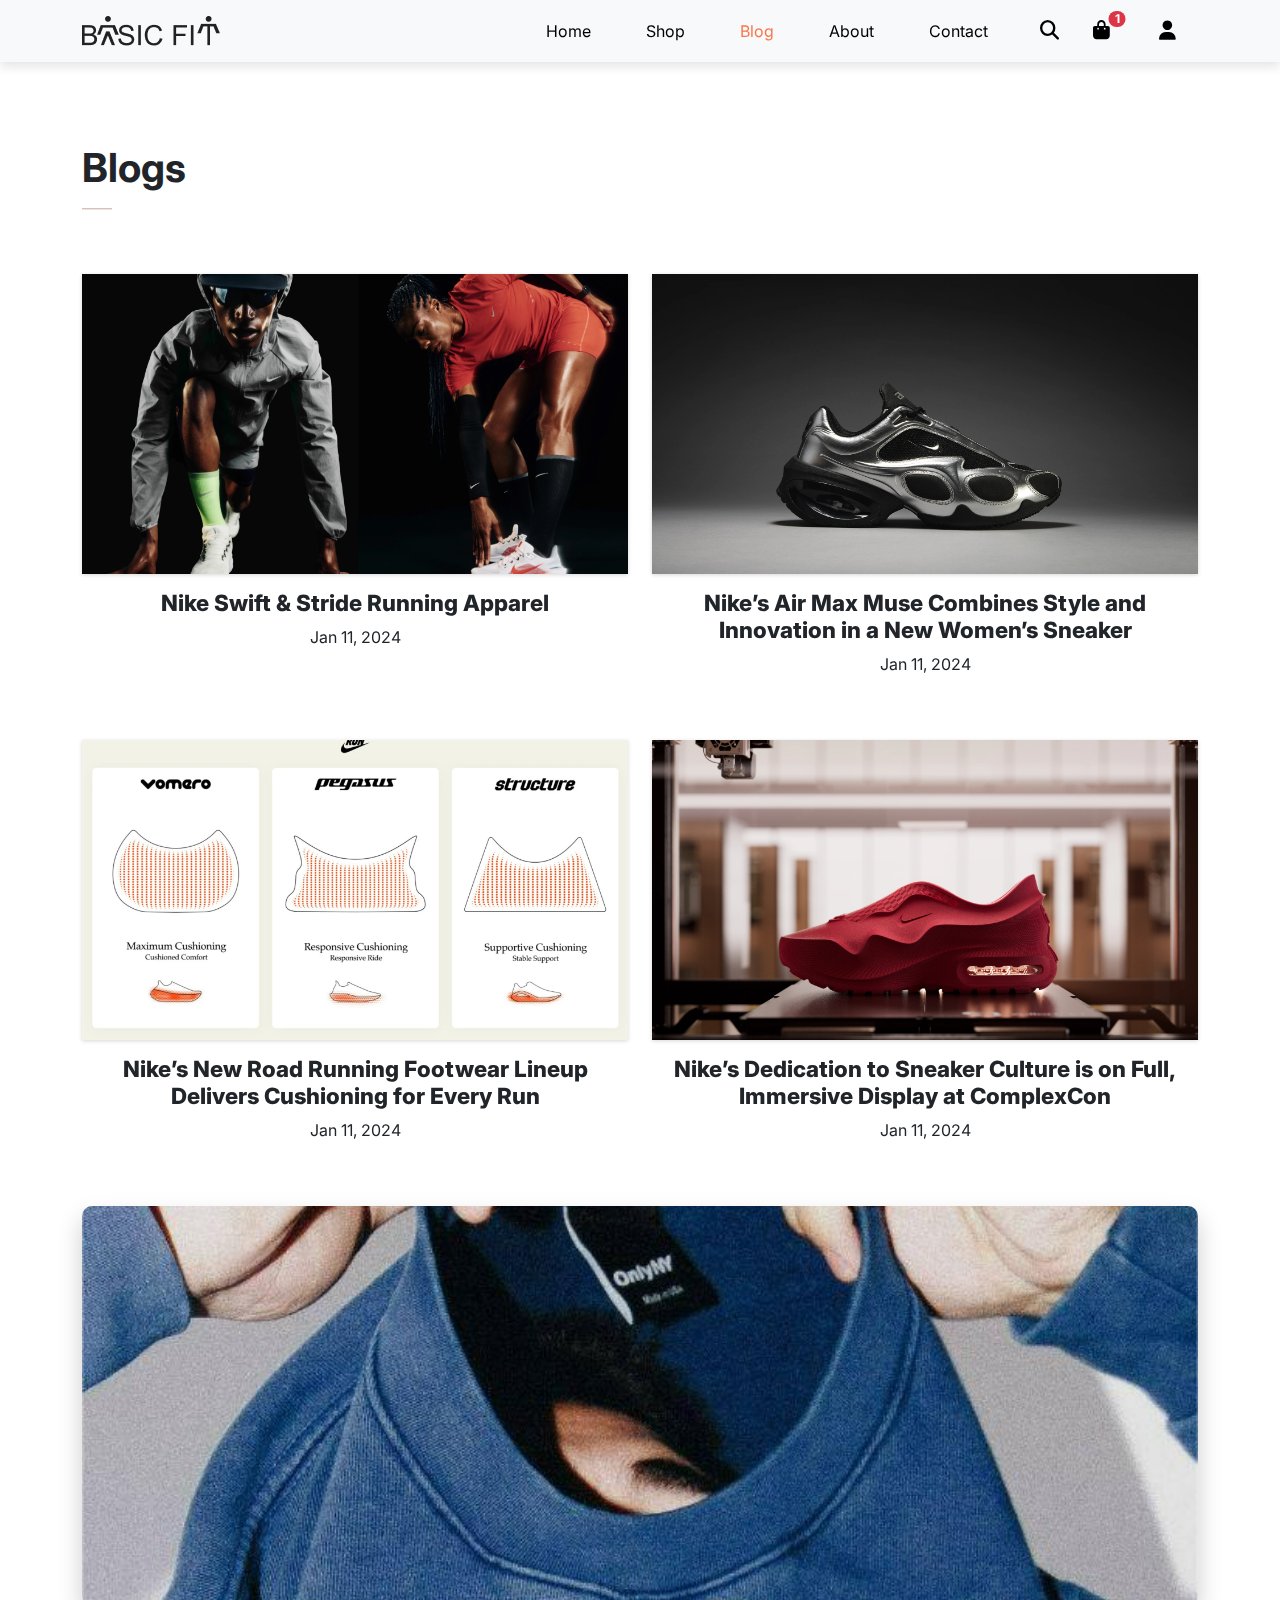
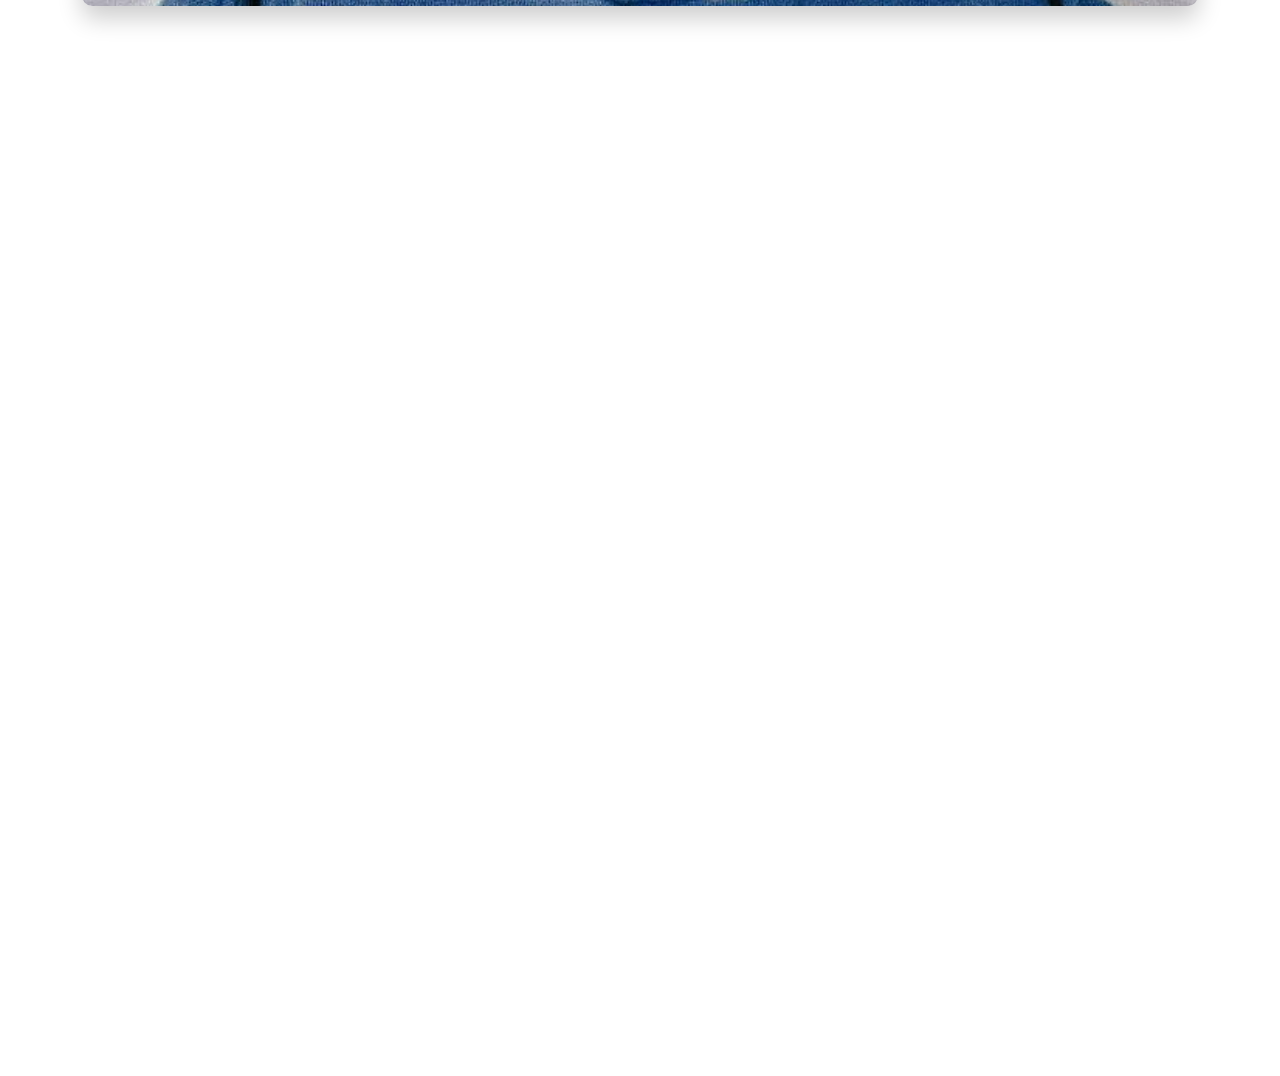
==== commit 60186961: "26/11" ====
--- a/Wed-master/blog.html
+++ b/Wed-master/blog.html
@@ -118,7 +118,7 @@
                 <div class="post-img">
                     <img class="img-fluid w-100" src="./img/blog/1.webp" alt="">
                 </div>
-                <h4 class="text-center font-weight-bold pt-3">The best ways to change yout summer wardrobe into autumn wardrobe</h4>
+                <h4 class="text-center font-weight-bold pt-3">Blog #1</h4>
             </div>
             <div class="post col-lg-4 col-md-6 col-12 pb-5" data-aos="flip-left"
             data-aos-easing="ease-out-cubic"
@@ -126,7 +126,7 @@
                 <div class="post-img">
                     <img class="img-fluid w-100" src="./img/blog/2.webp" alt="">
                 </div>
-                <h4 class="text-center font-weight-bold pt-3">The best ways to change yout summer wardrobe into autumn wardrobe</h4>
+                <h4 class="text-center font-weight-bold pt-3">Blog #2</h4>
             </div>
             <div class="post col-lg-4 col-md-6 col-12 pb-5" data-aos="flip-left"
             data-aos-easing="ease-out-cubic"
@@ -134,7 +134,7 @@
                 <div class="post-img">
                     <img class="img-fluid w-100" src="./img/blog/3.webp" alt="">
                 </div>
-                <h4 class="text-center font-weight-bold pt-3">The best ways to change yout summer wardrobe into autumn wardrobe</h4>
+                <h4 class="text-center font-weight-bold pt-3">Blog #3</h4>
             </div>
         </div>
     </section>
